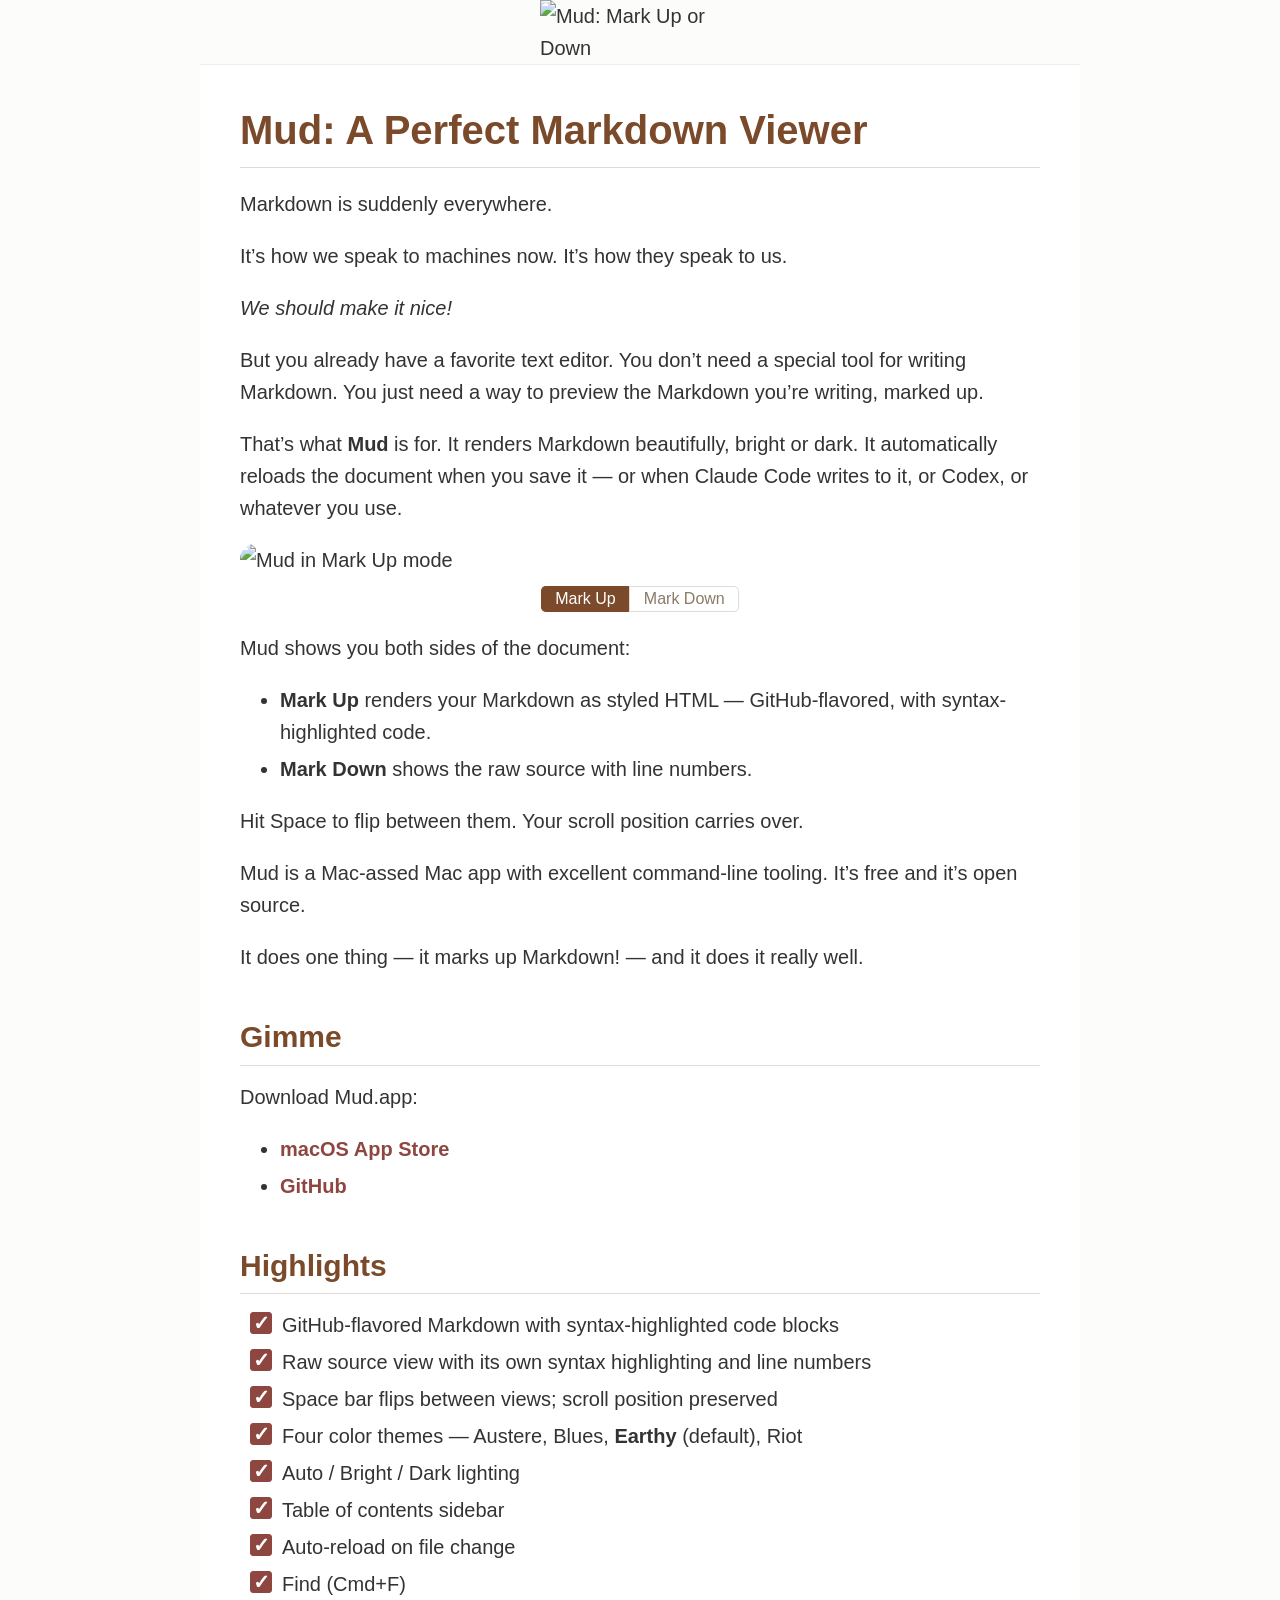
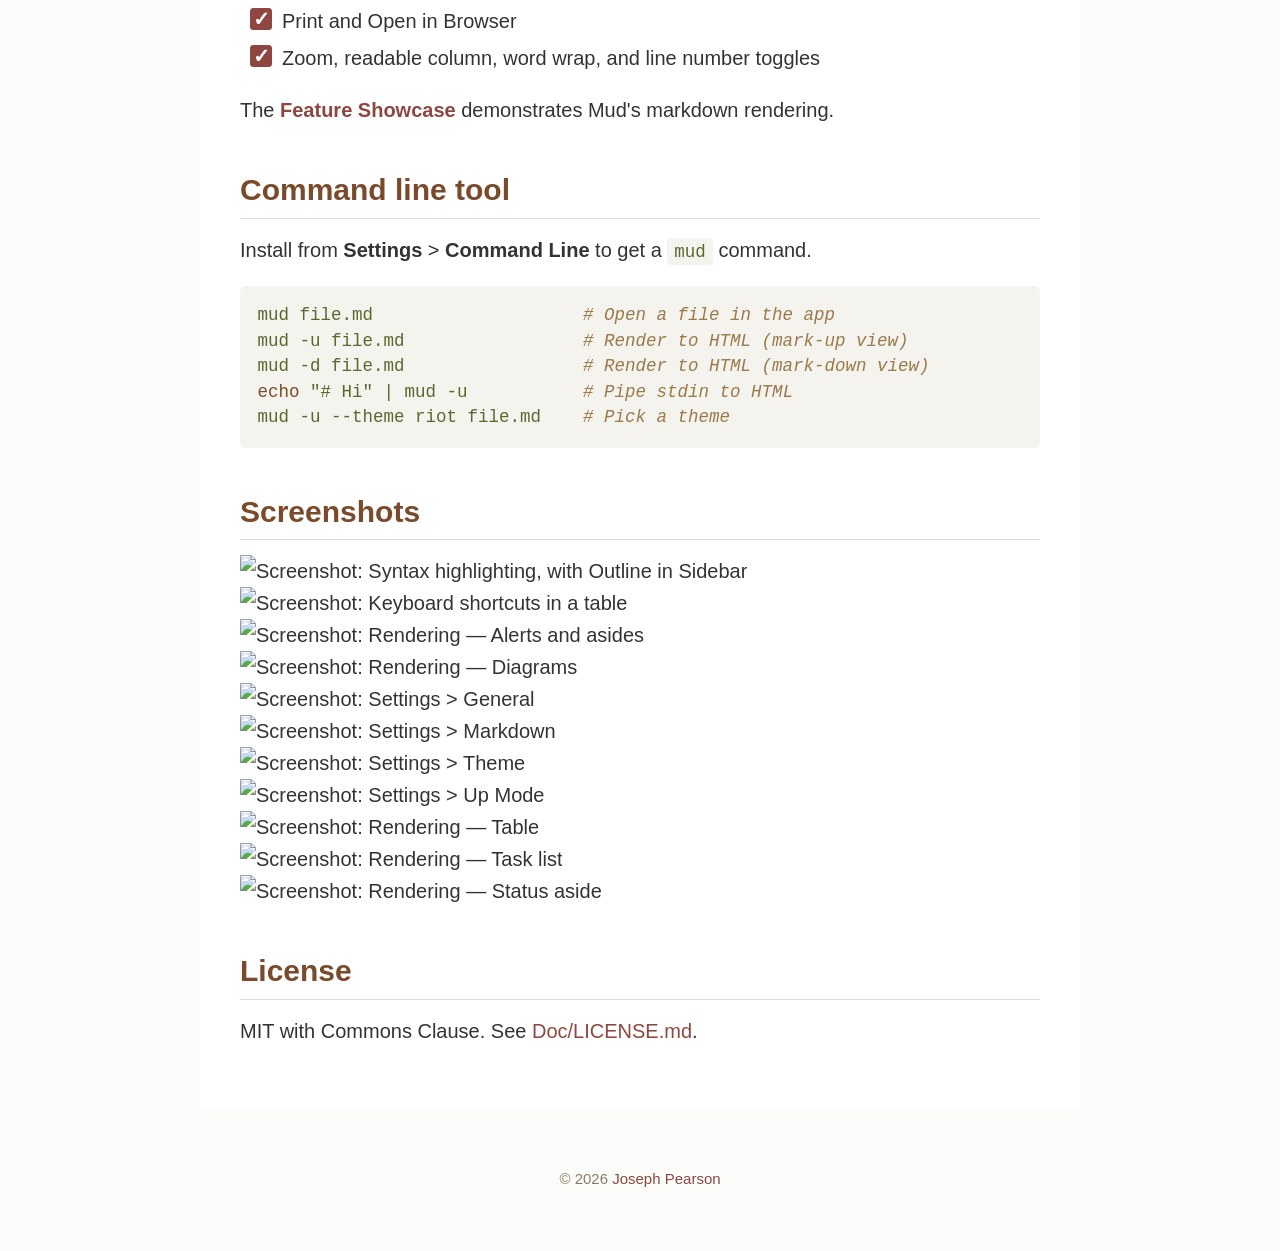
==== Site/index.html @ b90b103f "Doc: freshen documentation for human beings." ====
<!DOCTYPE html>
<html class="is-readable-column">
<head>
    <meta charset="utf-8">
    <meta name="viewport" content="width=device-width, initial-scale=1">
    <title>Mud: Mark Up or Down</title>
    <style id="mud-theme">

:root {
    --text-color: #333;
    --bg-color: #FFF;
    --body-bg: #FCFCFA;
    --link-color: #8E4740;
    --border-color: #E0DBD4;
    --code-bg: #F5F3EE;
    --code-fg: #5D662E;
    --heading-color: #7A4A2A;
    --blockquote-color: #8A7B68;
    --blockquote-border: #DCD6CE;

    --syntax-comment: #9A7A4A;
    --syntax-number: #705D73;
    --syntax-function: #9A5435;
    --syntax-type: #7A4A2A;
    --syntax-constant: #705D73;
    --syntax-keyword: var(--heading-color);
    --syntax-string: var(--code-fg);
    --syntax-variable: var(--text-color);
    --syntax-operator: var(--text-color);
    --syntax-punctuation: var(--text-color);
}

@media (prefers-color-scheme: dark) {
:root {
    --text-color: #CFC9C0;
    --bg-color: #100E0D;
    --body-bg: #0E0C0B;
    --link-color: #C67467;
    --border-color: #38332D;
    --code-bg: #1A1816;
    --code-fg: #A8B36B;
    --heading-color: #D9B87C;
    --blockquote-color: #9A8C7C;
    --blockquote-border: #3D3731;

    --syntax-comment: #B8A06A;
    --syntax-number: #947E96;
    --syntax-function: #C98A60;
    --syntax-type: #D4A06A;
    --syntax-constant: #947E96;
    --syntax-keyword: #D4A06A;
}
}
</style>
    <style>/* Mud - structural styles (theme-agnostic) */

* {
    box-sizing: border-box;
}

html {
    font-size: 20px;
    -webkit-text-size-adjust: 100%;
    overscroll-behavior-x: none;
}

body {
    position: absolute;
    width: 100%;
    height: 100%;

    margin: 0;
    font-family: -apple-system, BlinkMacSystemFont, "Segoe UI", "Noto Sans",
        Helvetica, Arial, sans-serif;
    font-size: 1rem;
    line-height: 1.6;
    color: var(--text-color);
    background-color: var(--body-bg);
}

article {
    min-height: 100%;
}

header {
  border-bottom: 1px solid #EEE;
  max-width: calc(800px + 4em);
  margin: 0 auto;
}

header img {
  display: block;
  margin: 0 auto;
  width: 200px;
  max-width: 40vw;
}

/* Syntax highlighting */
.hljs {
    color: var(--text-color);
    background: var(--code-bg);
}

.hljs-comment,
.hljs-quote {
    color: var(--syntax-comment);
    font-style: italic;
}

.hljs-keyword,
.hljs-selector-tag {
    color: var(--syntax-keyword);
}

.hljs-string,
.hljs-doctag,
.hljs-regexp {
    color: var(--syntax-string);
}

.hljs-number,
.hljs-literal,
.hljs-boolean {
    color: var(--syntax-number);
}

.hljs-function,
.hljs-title,
.hljs-section {
    color: var(--syntax-function);
}

.hljs-variable,
.hljs-template-variable,
.hljs-attr {
    color: var(--syntax-variable);
}

.hljs-type,
.hljs-class .hljs-title,
.hljs-built_in {
    color: var(--syntax-type);
}

.hljs-symbol,
.hljs-bullet,
.hljs-link {
    color: var(--syntax-constant);
}

.hljs-code {
    color: var(--syntax-string);
    background-color: var(--code-bg);
    border-radius: 3px;
    padding: 0.1em 0.3em;
}

.hljs-meta,
.hljs-selector-id,
.hljs-selector-class {
    color: var(--syntax-function);
}

.hljs-emphasis {
    font-style: italic;
}

.hljs-strong {
    font-weight: bold;
}

.hljs-addition {
    color: var(--syntax-string);
    background-color: rgba(0, 165, 0, 0.1);
}

.hljs-deletion {
    color: #f85149;
    background-color: rgba(248, 81, 73, 0.1);
}
/* Mud - Up Mode styles */

.up-mode-output {
    margin: 0 auto;
    padding: 2em;
    box-sizing: content-box;
    background: var(--bg-color);
}

.is-readable-column .up-mode-output {
    max-width: 800px;
}

.mud-screenshot {
  display: block;
  border-radius: 0.75em;
}

.screenshot-toggle {
  display: flex;
  justify-content: center;
  margin: 0.5em 0 1em;
}

.toggle-btn {
  background: none;
  border: 1px solid var(--border-color);
  color: var(--blockquote-color);
  padding: 0.2em 0.85em;
  font-size: 0.8em;
  font-family: inherit;
  cursor: pointer;
  transition: background 0.12s, color 0.12s;
}

.toggle-btn:first-child {
  border-radius: 0.3em 0 0 0.3em;
  border-right: none;
}

.toggle-btn:last-child {
  border-radius: 0 0.3em 0.3em 0;
}

.toggle-btn.active {
  background: var(--heading-color);
  border-color: var(--heading-color);
  color: var(--bg-color);
}

/* Typography */
h1, h2, h3, h4, h5, h6 {
    margin-top: 1.5em;
    margin-bottom: 0.5em;
    font-weight: 600;
    line-height: 1.25;
    color: var(--heading-color);
}

h1 { font-size: 2em; margin-top: 0; border-bottom: 1px solid var(--border-color); padding-bottom: 0.3em; }
h2 { font-size: 1.5em; border-bottom: 1px solid var(--border-color); padding-bottom: 0.3em; }
h3 { font-size: 1.25em; }
h4 { font-size: 1em; }
h5 { font-size: 0.875em; }
h6 { font-size: 0.85em; }

p {
    margin-top: 0;
    margin-bottom: 1em;
}

/* Links */
a {
    color: var(--link-color);
    text-decoration: none;
}

a:hover {
    text-decoration: underline;
}

/* Lists */
ul, ol {
    margin-top: 0;
    margin-bottom: 1em;
    padding-left: 2em;
}

li {
    margin-bottom: 0.25em;
}

li > ul, li > ol {
    margin-bottom: 0;
}

/* Task lists — selectors match cmark-gfm's classless output.
   Simplify to e.g. .task-list-item if we switch to our own tokenizer. */
li:has(> input[type="checkbox"]) {
    list-style: none;
    margin-left: -1.5em;
}

li:has(> input[type="checkbox"]) > input[type="checkbox"] {
    display: none;
}

li:has(> input[type="checkbox"])::before {
    content: "";
    display: inline-block;
    width: 1em;
    height: 1em;
    border: 1.5px solid var(--border-color);
    border-radius: 3px;
    margin: 0.15em 0.5em 0 0;
    float: left;
    clear: left;
}

li:has(> input[type="checkbox"]:checked)::before {
    background-color: var(--link-color);
    border-color: var(--link-color);
    content: "✓";
    color: var(--bg-color);
    font-weight: 700;
    text-align: center;
    line-height: 1em;
}

/* Code */
code {
    font-family: ui-monospace, SFMono-Regular, "SF Mono", Menlo, Consolas, monospace;
    font-size: 0.875em;
    padding: 0.2em 0.4em;
    color: var(--code-fg);
    background-color: var(--code-bg);
    border-radius: 4px;
}

pre {
    margin-top: 0;
    margin-bottom: 1em;
    padding: 1em;
    overflow-x: auto;
    font-size: 0.875em;
    line-height: 1.45;
    background-color: var(--code-bg);
    border-radius: 6px;
}

pre code {
    padding: 0;
    background-color: transparent;
    border-radius: 0;
    font-size: inherit;
}

/* Blockquotes */
blockquote {
    margin: 0 0 1em 0;
    padding: 0 1em;
    color: var(--blockquote-color);
    border-left: 4px solid var(--blockquote-border);
}

blockquote > :first-child {
    margin-top: 0;
}

blockquote > :last-child {
    margin-bottom: 0;
}

/* Horizontal rules */
hr {
    height: 2px;
    margin: 1.5em 0;
    padding: 0;
    background-color: var(--border-color);
    border: 0;
}

/* Tables */
table {
    width: 100%;
    margin-bottom: 1em;
    border-collapse: collapse;
    border-spacing: 0;
}

th, td {
    padding: 8px 12px;
    border: 1px solid var(--border-color);
    text-align: left;
}

th {
    font-weight: 600;
    background-color: var(--code-bg);
}

tr:nth-child(even) {
    background-color: var(--code-bg);
}

/* Images */
img {
    max-width: 100%;
    height: auto;
}

/* Footer */
footer {
    padding: 3rem 0;
    text-align: center;
    font-size: 0.75em;
    color: var(--blockquote-color);
}

/* Mobile */
@media (max-width: 600px) {
    html {
        font-size: 17px;
    }
    .up-mode-output {
        padding: 1.25em;
    }
}
</style>
</head>
<body>
    <header>
      <img src="mud-header.png" alt="Mud: Mark Up or Down" />
    </header>
    <article class="up-mode-output">
      <h1 id="mud-mark-up-or-down">Mud: A Perfect Markdown Viewer</h1>

      <p>Markdown is suddenly everywhere.</p>
      <p>It’s how we speak to machines now. It’s how they speak to us.</p>
      <p><em>We should make it nice!</em></p>

      <p>But you already have a favorite text editor. You don’t need a special
      tool for writing Markdown. You just need a way to preview the Markdown
      you’re writing, marked up.</p>
      <p>That’s what <strong>Mud</strong> is for. It renders Markdown
      beautifully, bright or dark. It automatically reloads the document when
      you save it — or when Claude Code writes to it, or Codex,
      or whatever you use.</p>

      <img src="mud-ss-01.png" class="mud-screenshot shot" alt="Mud in Mark Up mode" />
      <img src="mud-ss-02.png" class="mud-screenshot shot" alt="Mud in Mark Down mode" style="display:none" />
      <div class="screenshot-toggle">
        <button class="toggle-btn active" onclick="showShot(0, this)">Mark Up</button>
        <button class="toggle-btn" onclick="showShot(1, this)">Mark Down</button>
      </div>

      <p>Mud shows you both sides of the document:</p>
      <ul>
      <li><strong>Mark Up</strong> renders your Markdown as styled HTML — GitHub-flavored, with
      syntax-highlighted code.
      </li>
      <li><strong>Mark Down</strong> shows the raw source with line numbers.
      </li>
      </ul>
      <p>Hit Space to flip between them. Your scroll position carries over.</p>
      <p>Mud is a Mac-assed Mac app with excellent command-line tooling.
      It’s free and it’s open source.</p>
      <p>It does one thing — it marks up Markdown! — and it does it really well.</p>

      <h2 id="documents">Gimme</h2>
      <p>
        Download Mud.app:
      </p>
      <ul>
        <li>
          <a
            href="https://apps.apple.com/us/app/mud-mark-up-or-down/id6759427937?mt=12"
          ><strong>macOS App Store</strong></a>
        </li>
        <li>
          <a
            href="https://github.com/joseph/mud/releases"
          ><strong>GitHub</strong></a>
        </li>
      </ul>
      <h2 id="highlights">Highlights</h2>

      <ul>
      <li><input type="checkbox" disabled="" checked="" /> GitHub-flavored Markdown with syntax-highlighted code blocks
      </li>
      <li><input type="checkbox" disabled="" checked="" /> Raw source view with its own syntax highlighting and line numbers
      </li>
      <li><input type="checkbox" disabled="" checked="" /> Space bar flips between views; scroll position preserved
      </li>
      <li><input type="checkbox" disabled="" checked="" /> Four color themes — Austere, Blues, <strong>Earthy</strong> (default), Riot
      </li>
      <li><input type="checkbox" disabled="" checked="" /> Auto / Bright / Dark lighting
      </li>
      <li><input type="checkbox" disabled="" checked="" /> Table of contents sidebar
      </li>
      <li><input type="checkbox" disabled="" checked="" /> Auto-reload on file change
      </li>
      <li><input type="checkbox" disabled="" checked="" /> Find (Cmd+F)
      </li>
      <li><input type="checkbox" disabled="" checked="" /> Print and Open in Browser
      </li>
      <li><input type="checkbox" disabled="" checked="" /> Zoom, readable column, word wrap, and line number toggles
      </li>
      </ul>

      <p>
        The <a href="feature-showcase.html"><strong>Feature Showcase</strong></a>
        demonstrates Mud's markdown rendering.
      </p>

      <h2 id="command-line-tool">Command line tool</h2>
      <p>Install from <strong>Settings</strong> &gt; <strong>Command Line</strong> to get a <code>mud</code> command.</p>
<pre><code class="language-bash">mud file.md                    <span class="hljs-comment"># Open a file in the app</span>
mud -u file.md                 <span class="hljs-comment"># Render to HTML (mark-up view)</span>
mud -d file.md                 <span class="hljs-comment"># Render to HTML (mark-down view)</span>
<span class="hljs-built_in">echo</span> <span class="hljs-string">"# Hi"</span> | mud -u           <span class="hljs-comment"># Pipe stdin to HTML</span>
mud -u --theme riot file.md    <span class="hljs-comment"># Pick a theme</span>
</code></pre>


      <h2 id="screenshots">Screenshots</h2>

      <div><img src="screenshots/mud-ss-03.png" alt="Screenshot: Syntax highlighting, with Outline in Sidebar" /></div>
      <div><img src="screenshots/mud-ss-04.png" alt="Screenshot: Keyboard shortcuts in a table" /></div>
      <div><img src="screenshots/mud-ss-05.png" alt="Screenshot: Rendering — Alerts and asides" /></div>
      <div><img src="screenshots/mud-ss-06.png" alt="Screenshot: Rendering — Diagrams" /></div>
      <div><img src="screenshots/mud-ss-07.png" alt="Screenshot: Settings &gt; General" /></div>
      <div><img src="screenshots/mud-ss-08.png" alt="Screenshot: Settings &gt; Markdown" /></div>
      <div><img src="screenshots/mud-ss-09.png" alt="Screenshot: Settings &gt; Theme" /></div>
      <div><img src="screenshots/mud-ss-10.png" alt="Screenshot: Settings &gt; Up Mode" /></div>
      <div><img src="screenshots/mud-ss-11.png" alt="Screenshot: Rendering — Table" /></div>
      <div><img src="screenshots/mud-ss-12.png" alt="Screenshot: Rendering — Task list" /></div>
      <div><img src="screenshots/mud-ss-13.png" alt="Screenshot: Rendering — Status aside" /></div>

      <h2 id="license">License</h2>
      <p>
        MIT with Commons Clause.
        See <a href="https://github.com/joseph/mud/blob/main/Doc/LICENSE.md">Doc/LICENSE.md</a>.
      </p>
    </article>
    <footer>© 2026 <a href="https://josephpearson.org">Joseph Pearson</a></footer>
    <script>
      function showShot(idx, btn) {
        document.querySelectorAll('.shot').forEach((img, i) => {
          img.style.display = i === idx ? 'block' : 'none';
        });
        document.querySelectorAll('.toggle-btn').forEach(b => b.classList.remove('active'));
        btn.classList.add('active');
      }
    </script>
</body>
</html>
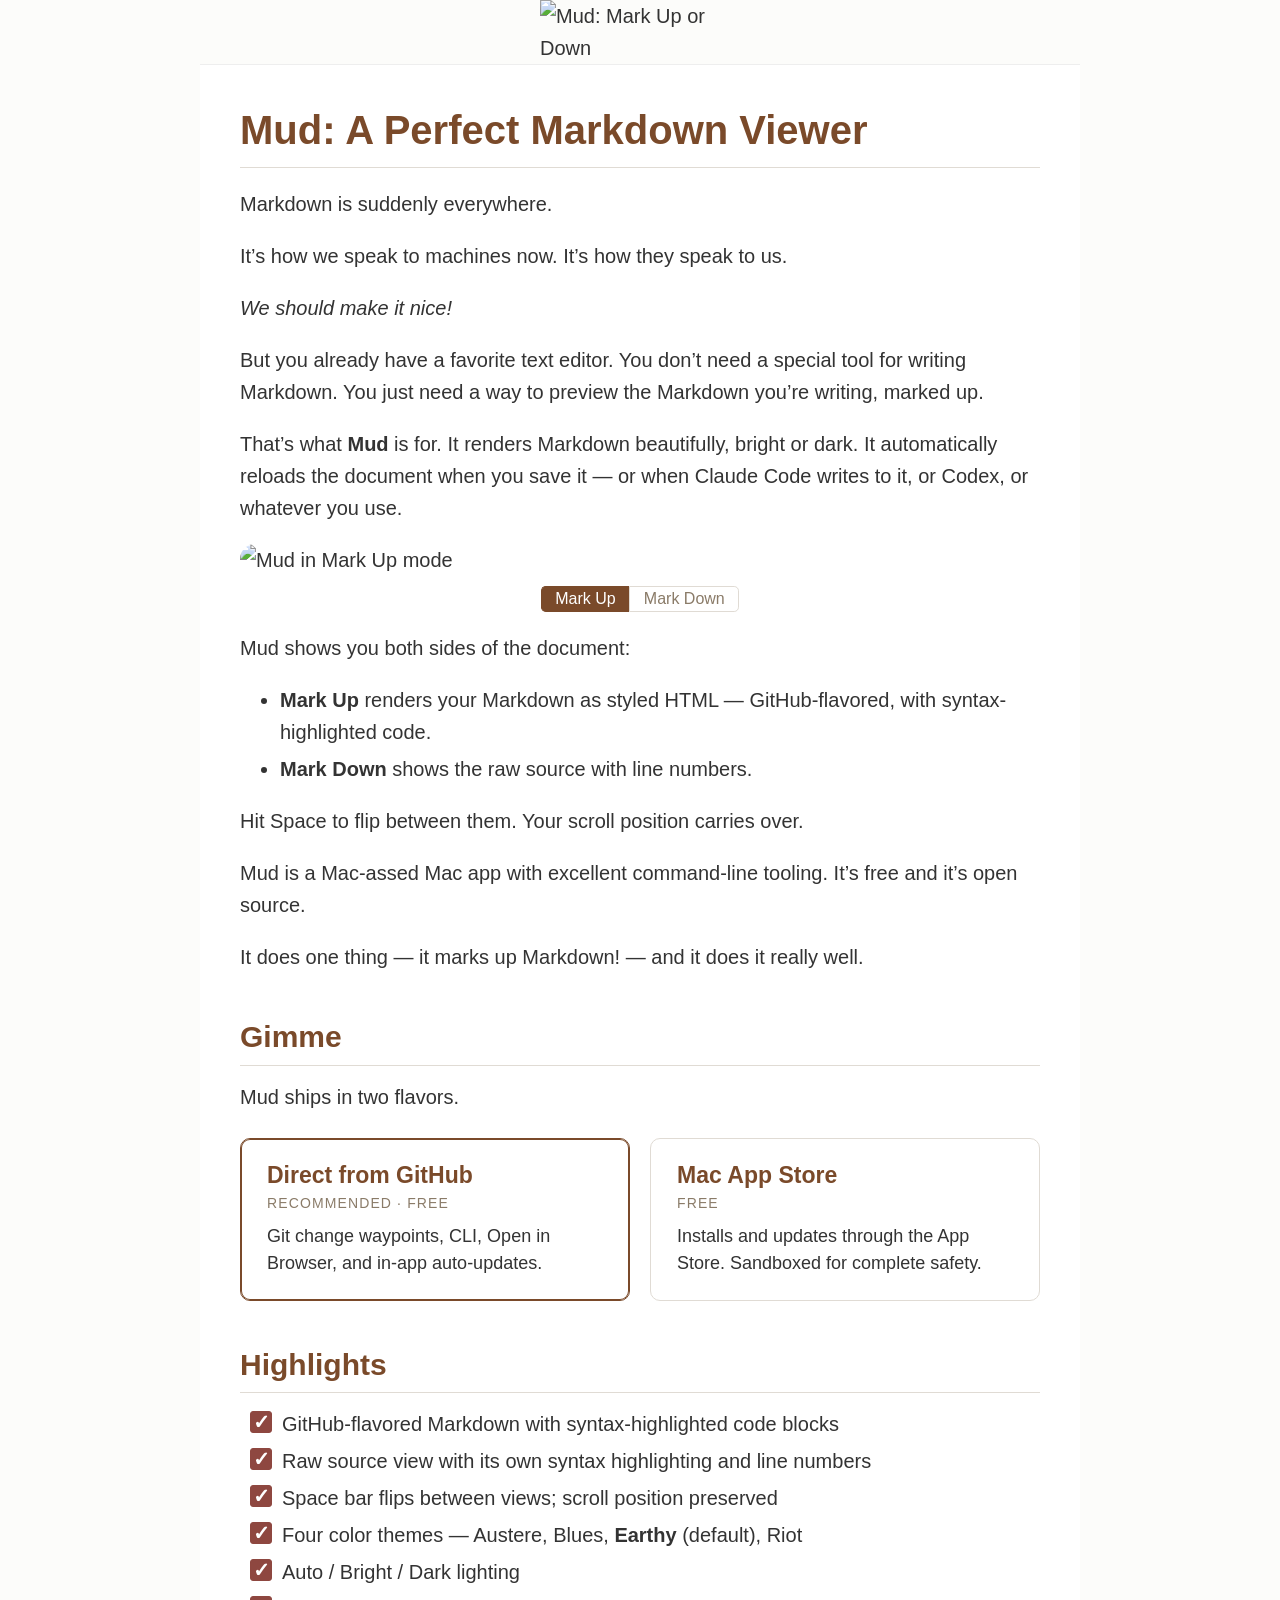
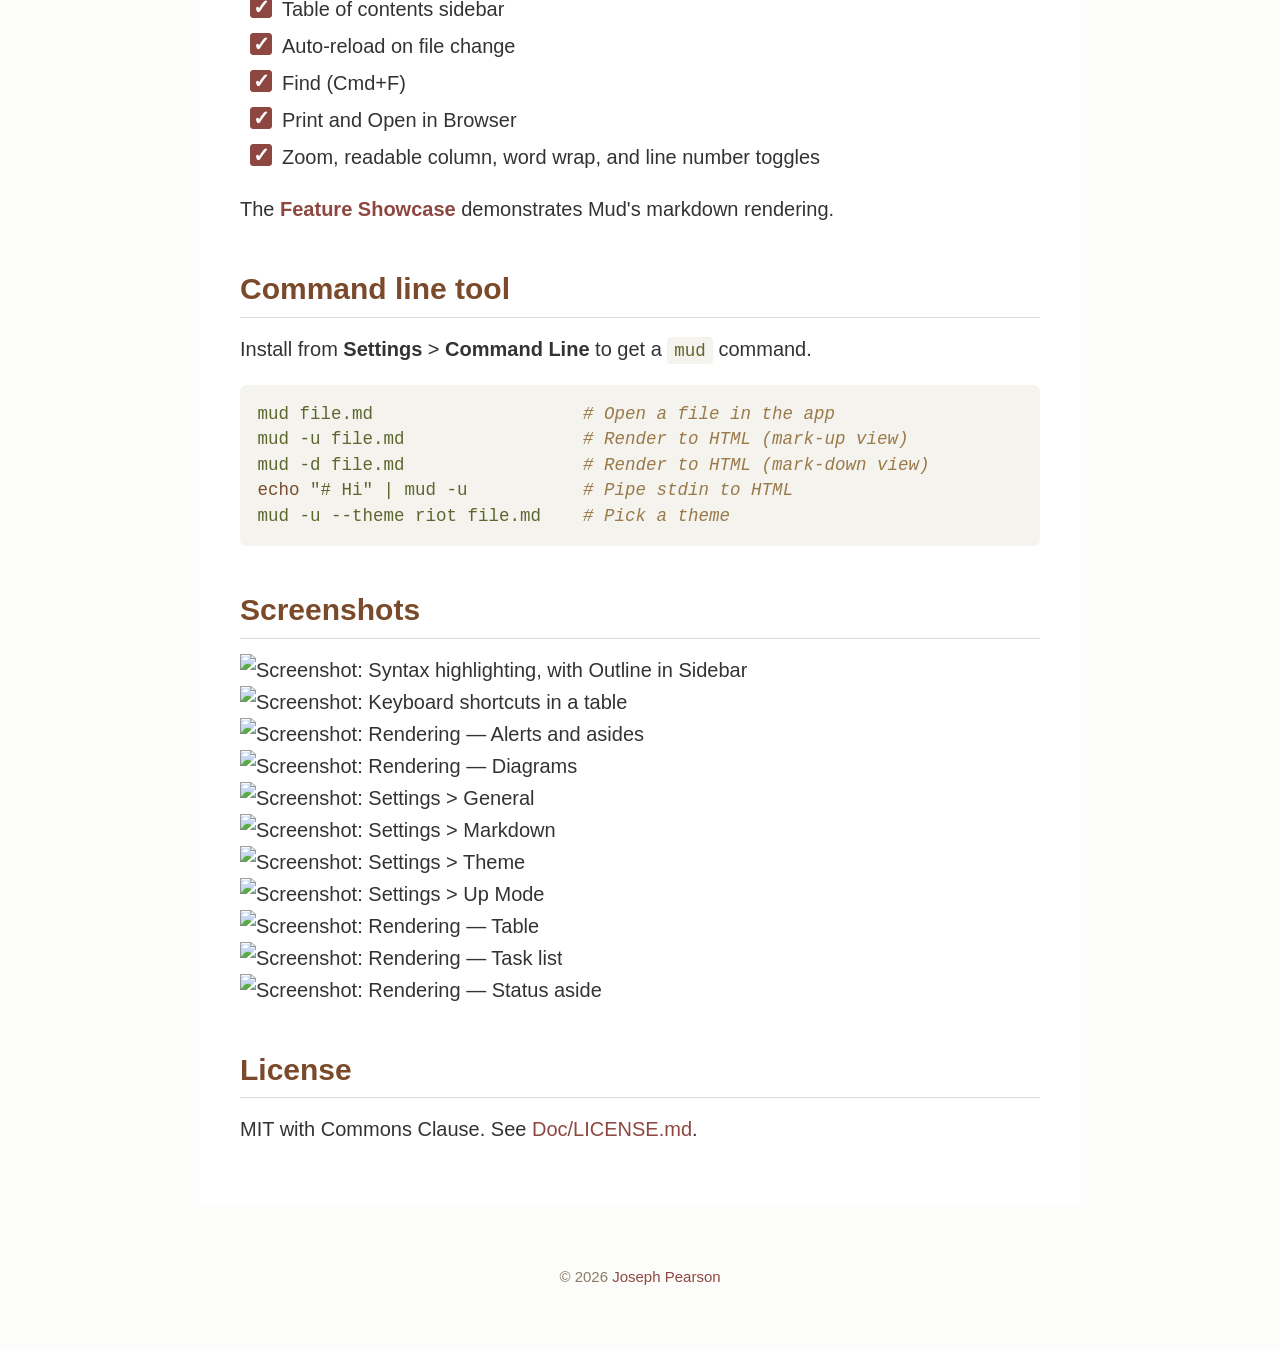
==== commit b3901a09: "Doc: provide clearer install instructions in README and Site." ====
--- a/Site/index.html
+++ b/Site/index.html
@@ -228,6 +228,65 @@
   color: var(--bg-color);
 }
 
+/* Download cards */
+.download-options {
+  display: flex;
+  gap: 1em;
+  margin: 1.25em 0 2em;
+  flex-wrap: wrap;
+}
+
+.download-card {
+  flex: 1 1 calc(50% - 0.5em);
+  min-width: 240px;
+  padding: 1.1em 1.3em 1.2em;
+  border: 1px solid var(--border-color);
+  border-radius: 0.5em;
+  background: var(--bg-color);
+  color: var(--text-color);
+  text-decoration: none;
+  transition: border-color 0.15s, transform 0.15s, box-shadow 0.15s;
+}
+
+.download-card:hover {
+  border-color: var(--heading-color);
+  text-decoration: none;
+  transform: translateY(-2px);
+  box-shadow: 0 4px 12px rgba(0, 0, 0, 0.06);
+}
+
+.download-card-primary {
+  border-color: var(--heading-color);
+  box-shadow: inset 0 0 0 1px var(--heading-color);
+}
+
+.download-card-primary:hover {
+  box-shadow: inset 0 0 0 1px var(--heading-color),
+              0 4px 12px rgba(0, 0, 0, 0.08);
+}
+
+.download-card h3 {
+  margin: 0 0 0.1em;
+  color: var(--heading-color);
+  border-bottom: none;
+  padding-bottom: 0;
+  font-size: 1.15em;
+}
+
+.download-card .download-tag {
+  margin: 0 0 0.65em;
+  font-size: 0.7em;
+  color: var(--blockquote-color);
+  text-transform: uppercase;
+  letter-spacing: 0.08em;
+}
+
+.download-card p:last-child {
+  margin-bottom: 0;
+  font-size: 0.9em;
+  line-height: 1.45;
+}
+
 /* Typography */
 h1, h2, h3, h4, h5, h6 {
     margin-top: 1.5em;
@@ -447,22 +506,26 @@
       It’s free and it’s open source.</p>
       <p>It does one thing — it marks up Markdown! — and it does it really well.</p>
 
-      <h2 id="documents">Gimme</h2>
+      <h2 id="gimme">Gimme</h2>
       <p>
-        Download Mud.app:
+        Mud ships in two flavors.
       </p>
-      <ul>
-        <li>
-          <a
-            href="https://apps.apple.com/us/app/mud-mark-up-or-down/id6759427937?mt=12"
-          ><strong>macOS App Store</strong></a>
-        </li>
-        <li>
-          <a
-            href="https://github.com/joseph/mud/releases"
-          ><strong>GitHub</strong></a>
-        </li>
-      </ul>
+      <div class="download-options">
+        <a class="download-card download-card-primary"
+           href="https://github.com/joseph/mud/releases">
+          <h3>Direct from GitHub</h3>
+          <p class="download-tag">Recommended · free</p>
+          <p>Git change waypoints, CLI, Open in
+            Browser, and in-app auto-updates.</p>
+        </a>
+        <a class="download-card"
+           href="https://apps.apple.com/us/app/mud-mark-up-or-down/id6759427937?mt=12">
+          <h3>Mac App Store</h3>
+          <p class="download-tag">Free</p>
+          <p>Installs and updates through the App Store.
+            Sandboxed for complete safety.</p>
+        </a>
+      </div>
       <h2 id="highlights">Highlights</h2>
 
       <ul>
